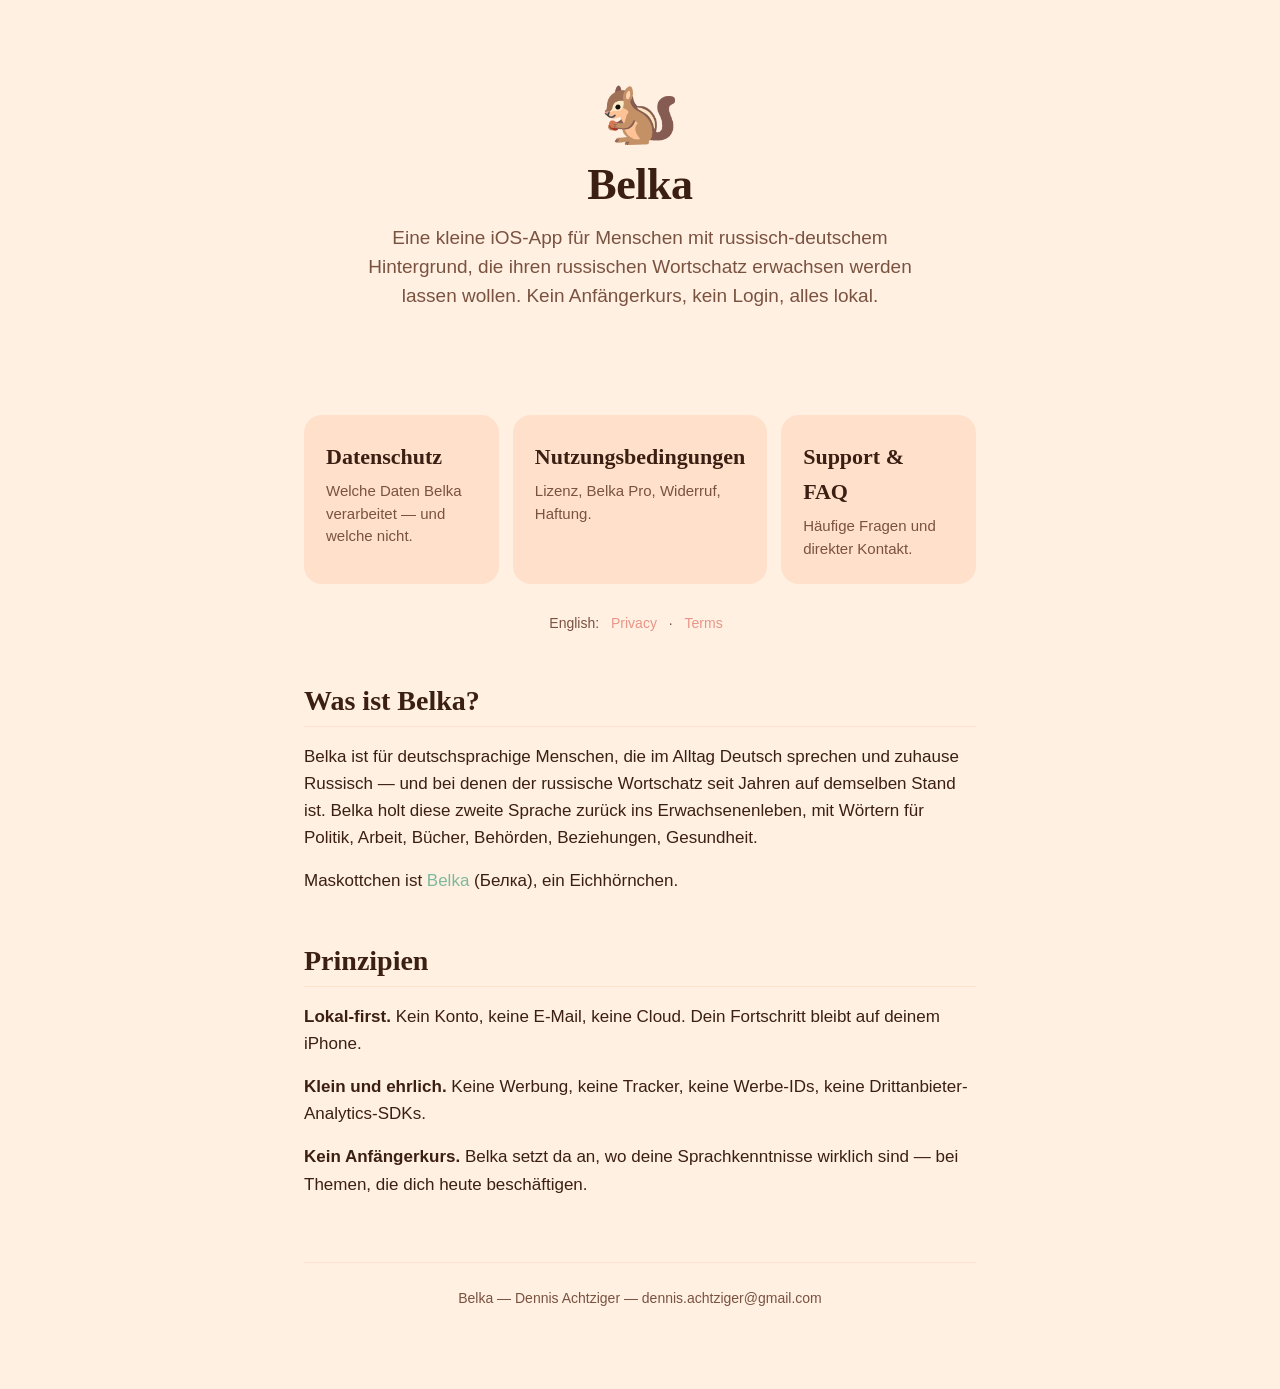
==== index.html @ 640e489d "Initial: Belka legal pages (privacy, terms, support)" ====
<!DOCTYPE html>
<html lang="de">
<head>
<meta charset="utf-8">
<meta name="viewport" content="width=device-width, initial-scale=1">
<title>Belka — Russisch lernen für Russisch-Deutsche</title>
<meta name="description" content="Belka ist eine kleine, fokussierte iOS-App für Menschen mit russisch-deutschem Hintergrund, die ihren russischen Wortschatz erwachsen werden lassen wollen.">
<style>
  :root {
    --bg: #FFF0E2;
    --bg-2: #FFE0CB;
    --ink: #3B1F12;
    --ink-muted: #7A5240;
    --rose: #E89588;
    --mint: #7EB89C;
  }
  * { box-sizing: border-box; }
  html, body { margin: 0; padding: 0; }
  body {
    background: var(--bg);
    color: var(--ink);
    font-family: -apple-system, BlinkMacSystemFont, "Segoe UI", Roboto, "Helvetica Neue", Helvetica, Arial, sans-serif;
    font-size: 17px;
    line-height: 1.6;
    -webkit-font-smoothing: antialiased;
    -moz-osx-font-smoothing: grayscale;
  }
  .container {
    max-width: 720px;
    margin: 0 auto;
    padding: 56px 24px 80px;
  }
  header.hero {
    text-align: center;
    padding: 24px 0 32px;
  }
  .belka-emoji {
    font-size: 64px;
    line-height: 1;
    display: inline-block;
    margin-bottom: 8px;
  }
  h1 {
    font-family: ui-serif, "New York", Georgia, "Iowan Old Style", "Apple Garamond", serif;
    font-weight: 600;
    font-size: 44px;
    line-height: 1.15;
    letter-spacing: -0.01em;
    margin: 8px 0 12px;
    color: var(--ink);
  }
  h2 {
    font-family: ui-serif, "New York", Georgia, "Iowan Old Style", "Apple Garamond", serif;
    font-weight: 600;
    font-size: 28px;
    line-height: 1.25;
    margin: 48px 0 16px;
    padding-bottom: 8px;
    border-bottom: 1px solid var(--bg-2);
  }
  h3 {
    font-weight: 600;
    font-size: 19px;
    margin: 28px 0 8px;
    color: var(--ink);
  }
  p { margin: 0 0 16px; color: var(--ink); }
  .lede {
    font-size: 19px;
    line-height: 1.55;
    color: var(--ink-muted);
    max-width: 560px;
    margin: 0 auto 32px;
  }
  a { color: var(--rose); text-decoration: none; }
  a:hover { text-decoration: underline; }

  .cards {
    display: grid;
    grid-template-columns: 1fr;
    gap: 16px;
    margin: 40px 0 8px;
  }
  @media (min-width: 560px) {
    .cards { grid-template-columns: repeat(3, 1fr); gap: 14px; }
  }
  .card {
    display: block;
    background: var(--bg-2);
    border-radius: 18px;
    padding: 24px 22px;
    color: var(--ink);
    text-decoration: none;
    transition: transform 0.15s ease, background-color 0.15s ease;
  }
  .card:hover {
    background: #ffd5b8;
    transform: translateY(-2px);
    text-decoration: none;
  }
  .card-title {
    font-family: ui-serif, "New York", Georgia, serif;
    font-size: 22px;
    font-weight: 600;
    margin: 0 0 6px;
    color: var(--ink);
  }
  .card-text {
    font-size: 15px;
    color: var(--ink-muted);
    margin: 0;
    line-height: 1.5;
  }

  .languages {
    margin-top: 28px;
    text-align: center;
    color: var(--ink-muted);
    font-size: 14px;
  }
  .languages a { margin: 0 8px; }

  footer {
    margin-top: 64px;
    padding-top: 24px;
    border-top: 1px solid var(--bg-2);
    color: var(--ink-muted);
    font-size: 14px;
    text-align: center;
  }
  footer a { color: var(--ink-muted); }
  .accent { color: var(--mint); }
</style>
</head>
<body>
<div class="container">
  <header class="hero">
    <div class="belka-emoji" aria-hidden="true">🐿️</div>
    <h1>Belka</h1>
    <p class="lede">Eine kleine iOS-App für Menschen mit russisch-deutschem Hintergrund, die ihren russischen Wortschatz erwachsen werden lassen wollen. Kein Anfängerkurs, kein Login, alles lokal.</p>
  </header>

  <nav class="cards" aria-label="Rechtliches und Support">
    <a class="card" href="privacy.html">
      <p class="card-title">Datenschutz</p>
      <p class="card-text">Welche Daten Belka verarbeitet — und welche nicht.</p>
    </a>
    <a class="card" href="terms.html">
      <p class="card-title">Nutzungsbedingungen</p>
      <p class="card-text">Lizenz, Belka Pro, Widerruf, Haftung.</p>
    </a>
    <a class="card" href="support.html">
      <p class="card-title">Support &amp; FAQ</p>
      <p class="card-text">Häufige Fragen und direkter Kontakt.</p>
    </a>
  </nav>

  <p class="languages">
    English: <a href="privacy-en.html">Privacy</a> · <a href="terms-en.html">Terms</a>
  </p>

  <h2>Was ist Belka?</h2>
  <p>Belka ist für deutschsprachige Menschen, die im Alltag Deutsch sprechen und zuhause Russisch — und bei denen der russische Wortschatz seit Jahren auf demselben Stand ist. Belka holt diese zweite Sprache zurück ins Erwachsenenleben, mit Wörtern für Politik, Arbeit, Bücher, Behörden, Beziehungen, Gesundheit.</p>
  <p>Maskottchen ist <span class="accent">Belka</span> (Белка), ein Eichhörnchen.</p>

  <h2>Prinzipien</h2>
  <p><strong>Lokal-first.</strong> Kein Konto, keine E-Mail, keine Cloud. Dein Fortschritt bleibt auf deinem iPhone.</p>
  <p><strong>Klein und ehrlich.</strong> Keine Werbung, keine Tracker, keine Werbe-IDs, keine Drittanbieter-Analytics-SDKs.</p>
  <p><strong>Kein Anfängerkurs.</strong> Belka setzt da an, wo deine Sprachkenntnisse wirklich sind — bei Themen, die dich heute beschäftigen.</p>

  <footer>
    Belka — Dennis Achtziger — <a href="mailto:dennis.achtziger@gmail.com">dennis.achtziger@gmail.com</a>
  </footer>
</div>
</body>
</html>
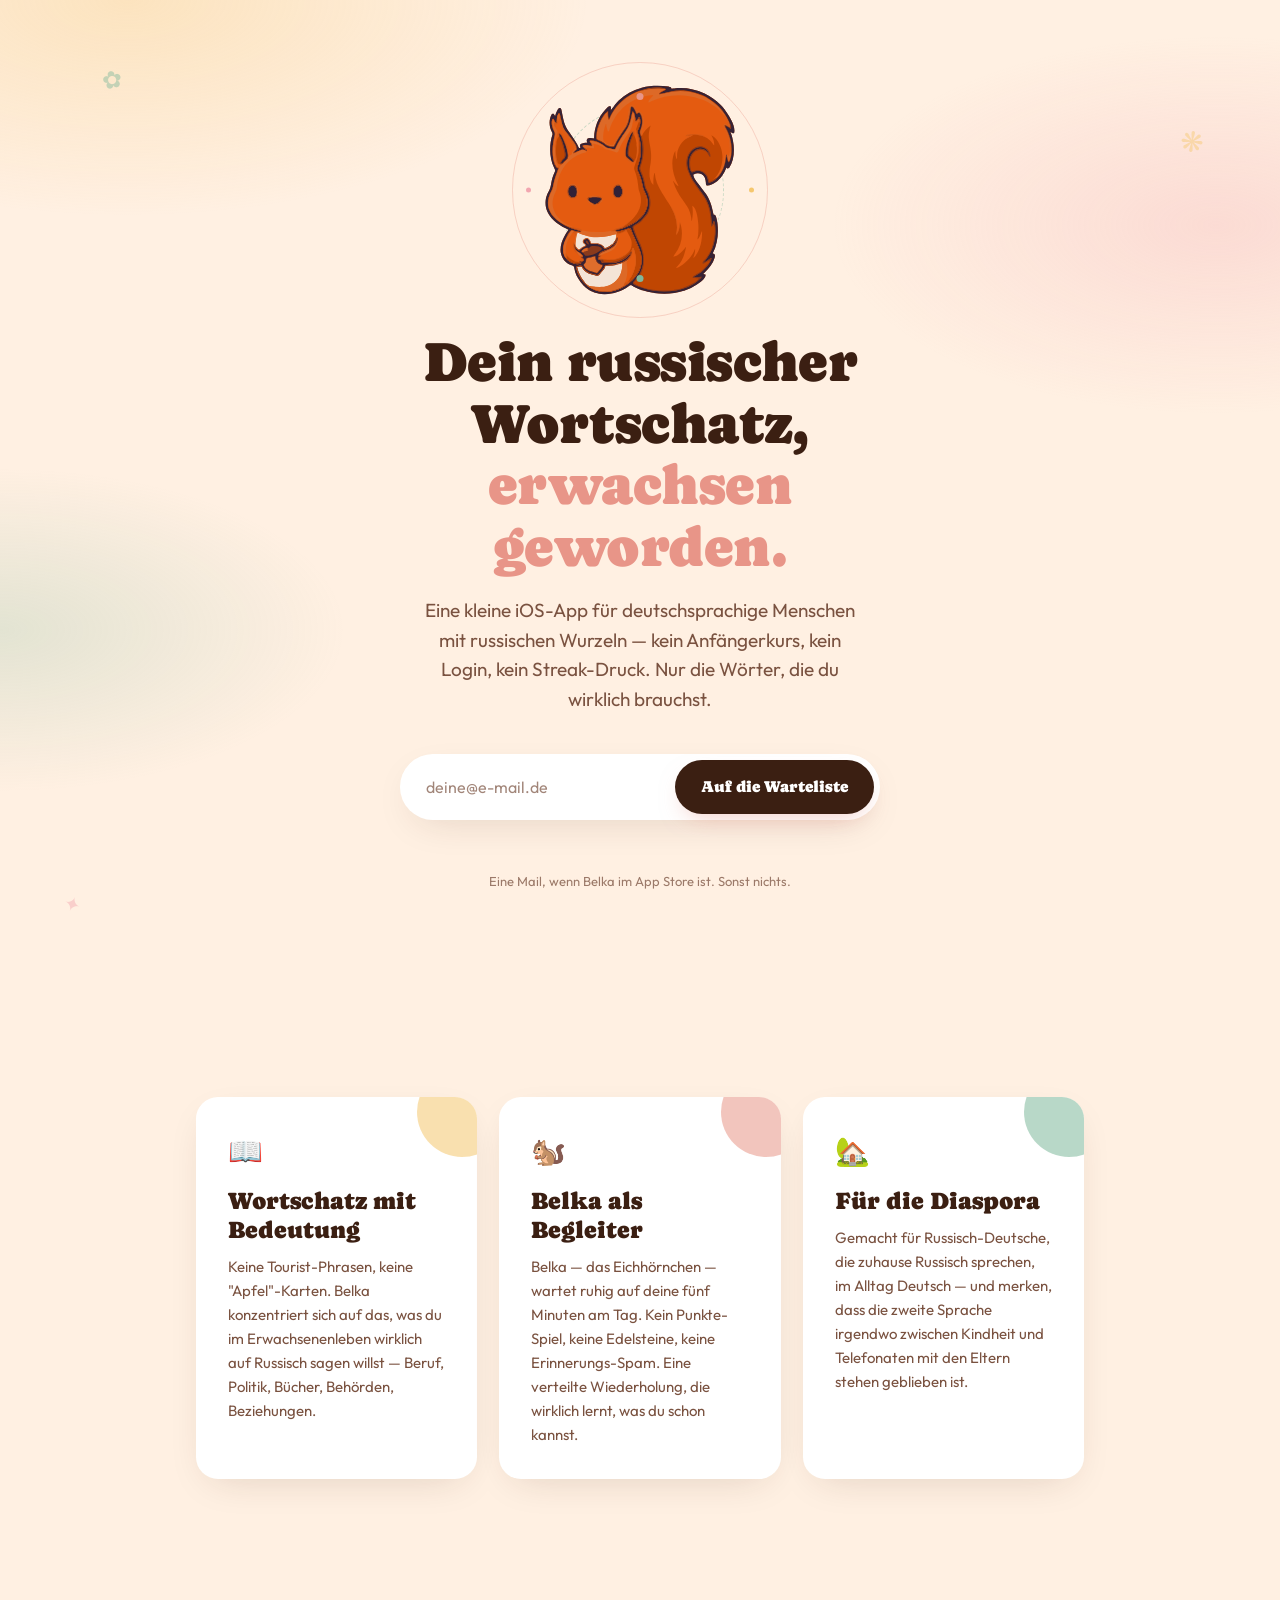
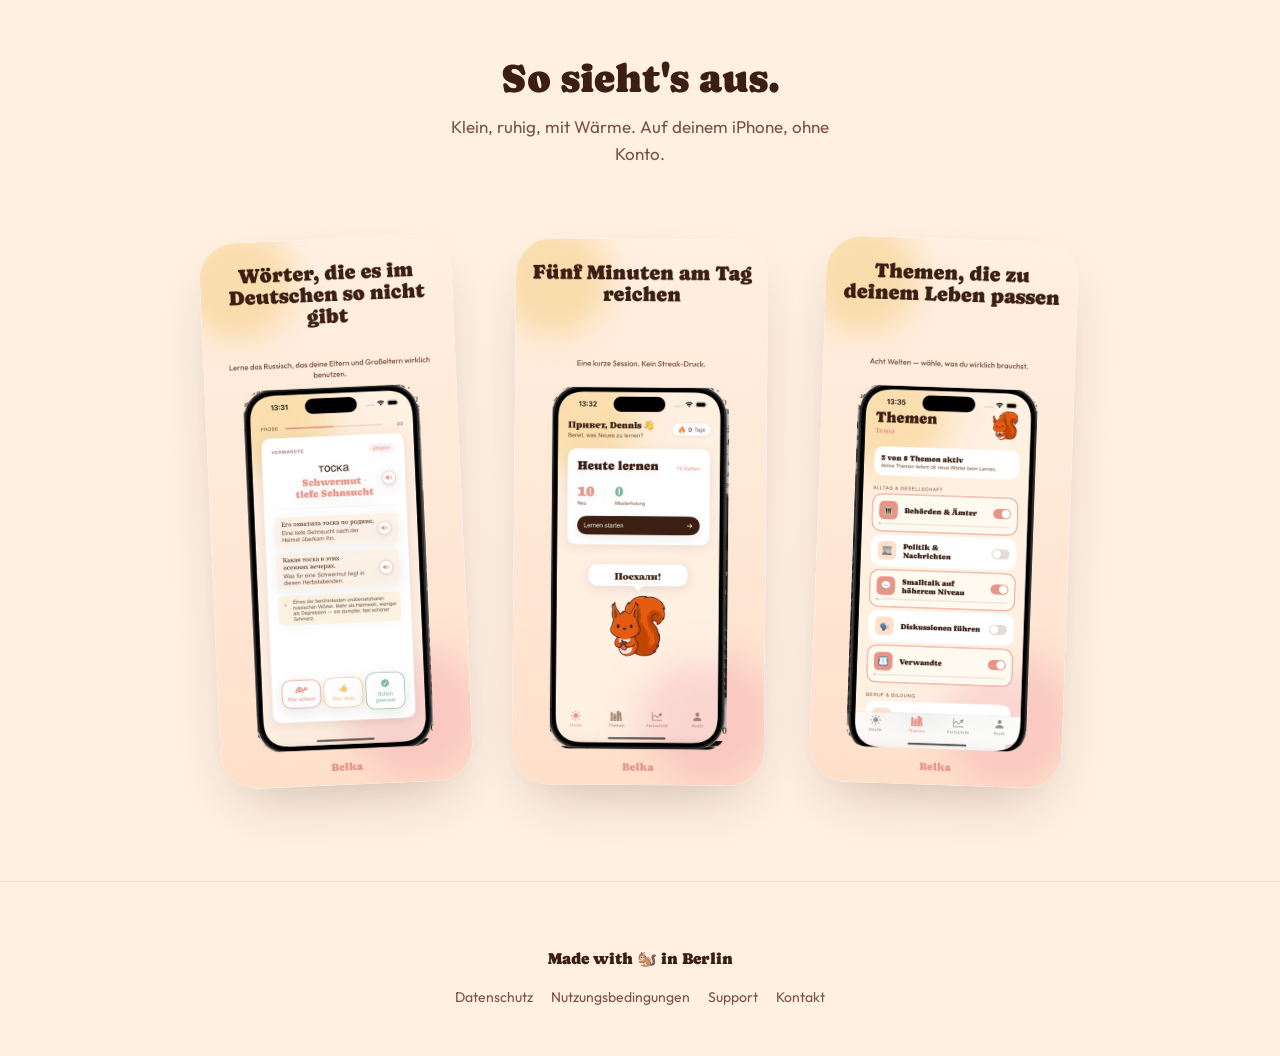
==== commit db652efe: "New landing page with Supabase-backed waitlist signup Replaces the previous legal-only landing page " ====
--- a/index.html
+++ b/index.html
@@ -1,176 +1,138 @@
 <!DOCTYPE html>
 <html lang="de">
 <head>
-<meta charset="utf-8">
-<meta name="viewport" content="width=device-width, initial-scale=1">
-<title>Belka — Russisch lernen für Russisch-Deutsche</title>
-<meta name="description" content="Belka ist eine kleine, fokussierte iOS-App für Menschen mit russisch-deutschem Hintergrund, die ihren russischen Wortschatz erwachsen werden lassen wollen.">
-<style>
-  :root {
-    --bg: #FFF0E2;
-    --bg-2: #FFE0CB;
-    --ink: #3B1F12;
-    --ink-muted: #7A5240;
-    --rose: #E89588;
-    --mint: #7EB89C;
-  }
-  * { box-sizing: border-box; }
-  html, body { margin: 0; padding: 0; }
-  body {
-    background: var(--bg);
-    color: var(--ink);
-    font-family: -apple-system, BlinkMacSystemFont, "Segoe UI", Roboto, "Helvetica Neue", Helvetica, Arial, sans-serif;
-    font-size: 17px;
-    line-height: 1.6;
-    -webkit-font-smoothing: antialiased;
-    -moz-osx-font-smoothing: grayscale;
-  }
-  .container {
-    max-width: 720px;
-    margin: 0 auto;
-    padding: 56px 24px 80px;
-  }
-  header.hero {
-    text-align: center;
-    padding: 24px 0 32px;
-  }
-  .belka-emoji {
-    font-size: 64px;
-    line-height: 1;
-    display: inline-block;
-    margin-bottom: 8px;
-  }
-  h1 {
-    font-family: ui-serif, "New York", Georgia, "Iowan Old Style", "Apple Garamond", serif;
-    font-weight: 600;
-    font-size: 44px;
-    line-height: 1.15;
-    letter-spacing: -0.01em;
-    margin: 8px 0 12px;
-    color: var(--ink);
-  }
-  h2 {
-    font-family: ui-serif, "New York", Georgia, "Iowan Old Style", "Apple Garamond", serif;
-    font-weight: 600;
-    font-size: 28px;
-    line-height: 1.25;
-    margin: 48px 0 16px;
-    padding-bottom: 8px;
-    border-bottom: 1px solid var(--bg-2);
-  }
-  h3 {
-    font-weight: 600;
-    font-size: 19px;
-    margin: 28px 0 8px;
-    color: var(--ink);
-  }
-  p { margin: 0 0 16px; color: var(--ink); }
-  .lede {
-    font-size: 19px;
-    line-height: 1.55;
-    color: var(--ink-muted);
-    max-width: 560px;
-    margin: 0 auto 32px;
-  }
-  a { color: var(--rose); text-decoration: none; }
-  a:hover { text-decoration: underline; }
+  <meta charset="utf-8">
+  <meta name="viewport" content="width=device-width, initial-scale=1, viewport-fit=cover">
+  <meta name="theme-color" content="#FFF0E2">
+  <title>Belka — Russisch-Wortschatz für die deutschsprachige Diaspora</title>
+  <meta name="description" content="Belka ist eine kleine iOS-App für deutschsprachige Menschen mit russischen Wurzeln, die ihren russischen Wortschatz wachsen lassen wollen. Trag dich in die Warteliste ein.">
 
-  .cards {
-    display: grid;
-    grid-template-columns: 1fr;
-    gap: 16px;
-    margin: 40px 0 8px;
-  }
-  @media (min-width: 560px) {
-    .cards { grid-template-columns: repeat(3, 1fr); gap: 14px; }
-  }
-  .card {
-    display: block;
-    background: var(--bg-2);
-    border-radius: 18px;
-    padding: 24px 22px;
-    color: var(--ink);
-    text-decoration: none;
-    transition: transform 0.15s ease, background-color 0.15s ease;
-  }
-  .card:hover {
-    background: #ffd5b8;
-    transform: translateY(-2px);
-    text-decoration: none;
-  }
-  .card-title {
-    font-family: ui-serif, "New York", Georgia, serif;
-    font-size: 22px;
-    font-weight: 600;
-    margin: 0 0 6px;
-    color: var(--ink);
-  }
-  .card-text {
-    font-size: 15px;
-    color: var(--ink-muted);
-    margin: 0;
-    line-height: 1.5;
-  }
+  <!-- Open Graph -->
+  <meta property="og:title" content="Belka — Russisch-Wortschatz für die deutschsprachige Diaspora">
+  <meta property="og:description" content="Eine kleine iOS-App für die russisch-deutsche Community. Komm auf die Warteliste.">
+  <meta property="og:type" content="website">
+  <meta property="og:image" content="assets/belka.svg">
 
-  .languages {
-    margin-top: 28px;
-    text-align: center;
-    color: var(--ink-muted);
-    font-size: 14px;
-  }
-  .languages a { margin: 0 8px; }
+  <!-- Fonts: Caprasimo (display), Outfit (body) -->
+  <link rel="preconnect" href="https://fonts.googleapis.com">
+  <link rel="preconnect" href="https://fonts.gstatic.com" crossorigin>
+  <link href="https://fonts.googleapis.com/css2?family=Caprasimo&family=Outfit:wght@400;500;600&display=swap" rel="stylesheet">
 
-  footer {
-    margin-top: 64px;
-    padding-top: 24px;
-    border-top: 1px solid var(--bg-2);
-    color: var(--ink-muted);
-    font-size: 14px;
-    text-align: center;
-  }
-  footer a { color: var(--ink-muted); }
-  .accent { color: var(--mint); }
-</style>
+  <link rel="icon" type="image/svg+xml" href="assets/belka.svg">
+  <link rel="stylesheet" href="styles.css">
 </head>
 <body>
-<div class="container">
-  <header class="hero">
-    <div class="belka-emoji" aria-hidden="true">🐿️</div>
-    <h1>Belka</h1>
-    <p class="lede">Eine kleine iOS-App für Menschen mit russisch-deutschem Hintergrund, die ihren russischen Wortschatz erwachsen werden lassen wollen. Kein Anfängerkurs, kein Login, alles lokal.</p>
-  </header>
 
-  <nav class="cards" aria-label="Rechtliches und Support">
-    <a class="card" href="privacy.html">
-      <p class="card-title">Datenschutz</p>
-      <p class="card-text">Welche Daten Belka verarbeitet — und welche nicht.</p>
-    </a>
-    <a class="card" href="terms.html">
-      <p class="card-title">Nutzungsbedingungen</p>
-      <p class="card-text">Lizenz, Belka Pro, Widerruf, Haftung.</p>
-    </a>
-    <a class="card" href="support.html">
-      <p class="card-title">Support &amp; FAQ</p>
-      <p class="card-text">Häufige Fragen und direkter Kontakt.</p>
-    </a>
-  </nav>
+  <!-- ─── Hero ─────────────────────────────────────────────────── -->
+  <section class="hero">
+    <span class="folk-glyph g1" aria-hidden="true">✿</span>
+    <span class="folk-glyph g2" aria-hidden="true">❋</span>
+    <span class="folk-glyph g3" aria-hidden="true">✦</span>
 
-  <p class="languages">
-    English: <a href="privacy-en.html">Privacy</a> · <a href="terms-en.html">Terms</a>
-  </p>
+    <div class="container">
+      <div class="belka-stage">
+        <span class="dot d1" aria-hidden="true"></span>
+        <span class="dot d2" aria-hidden="true"></span>
+        <span class="dot d3" aria-hidden="true"></span>
+        <span class="dot d4" aria-hidden="true"></span>
+        <img src="assets/belka.svg" alt="Belka, das Eichhörnchen-Maskottchen">
+      </div>
 
-  <h2>Was ist Belka?</h2>
-  <p>Belka ist für deutschsprachige Menschen, die im Alltag Deutsch sprechen und zuhause Russisch — und bei denen der russische Wortschatz seit Jahren auf demselben Stand ist. Belka holt diese zweite Sprache zurück ins Erwachsenenleben, mit Wörtern für Politik, Arbeit, Bücher, Behörden, Beziehungen, Gesundheit.</p>
-  <p>Maskottchen ist <span class="accent">Belka</span> (Белка), ein Eichhörnchen.</p>
+      <h1 class="headline">
+        Dein russischer Wortschatz, <span class="accent">erwachsen geworden.</span>
+      </h1>
+      <p class="subline">
+        Eine kleine iOS-App für deutschsprachige Menschen mit russischen Wurzeln —
+        kein Anfängerkurs, kein Login, kein Streak-Druck. Nur die Wörter, die du
+        wirklich brauchst.
+      </p>
 
-  <h2>Prinzipien</h2>
-  <p><strong>Lokal-first.</strong> Kein Konto, keine E-Mail, keine Cloud. Dein Fortschritt bleibt auf deinem iPhone.</p>
-  <p><strong>Klein und ehrlich.</strong> Keine Werbung, keine Tracker, keine Werbe-IDs, keine Drittanbieter-Analytics-SDKs.</p>
-  <p><strong>Kein Anfängerkurs.</strong> Belka setzt da an, wo deine Sprachkenntnisse wirklich sind — bei Themen, die dich heute beschäftigen.</p>
+      <div class="waitlist">
+        <form id="waitlist-form" class="waitlist-form" novalidate>
+          <input
+            type="email"
+            id="waitlist-email"
+            name="email"
+            placeholder="deine@e-mail.de"
+            autocomplete="email"
+            required
+            aria-label="E-Mail-Adresse für Warteliste">
+          <button type="submit" id="waitlist-submit">
+            Auf die Warteliste
+          </button>
+        </form>
+        <p id="waitlist-status" class="waitlist-status" role="status" aria-live="polite"></p>
+        <p class="waitlist-hint">Eine Mail, wenn Belka im App Store ist. Sonst nichts.</p>
+      </div>
+    </div>
+  </section>
 
+  <!-- ─── Pillars (3 cards) ────────────────────────────────────── -->
+  <section class="pillars">
+    <div class="container">
+      <div class="pillars-grid">
+        <article class="pillar">
+          <div class="icon" aria-hidden="true">📖</div>
+          <h3>Wortschatz mit Bedeutung</h3>
+          <p>
+            Keine Tourist-Phrasen, keine "Apfel"-Karten. Belka konzentriert sich auf
+            das, was du im Erwachsenenleben wirklich auf Russisch sagen willst —
+            Beruf, Politik, Bücher, Behörden, Beziehungen.
+          </p>
+        </article>
+
+        <article class="pillar">
+          <div class="icon" aria-hidden="true">🐿️</div>
+          <h3>Belka als Begleiter</h3>
+          <p>
+            Belka — das Eichhörnchen — wartet ruhig auf deine fünf Minuten am Tag.
+            Kein Punkte-Spiel, keine Edelsteine, keine Erinnerungs-Spam. Eine
+            verteilte Wiederholung, die wirklich lernt, was du schon kannst.
+          </p>
+        </article>
+
+        <article class="pillar">
+          <div class="icon" aria-hidden="true">🏡</div>
+          <h3>Für die Diaspora</h3>
+          <p>
+            Gemacht für Russisch-Deutsche, die zuhause Russisch sprechen, im Alltag
+            Deutsch — und merken, dass die zweite Sprache irgendwo zwischen
+            Kindheit und Telefonaten mit den Eltern stehen geblieben ist.
+          </p>
+        </article>
+      </div>
+    </div>
+  </section>
+
+  <!-- ─── Screenshots ──────────────────────────────────────────── -->
+  <section class="shots">
+    <div class="container">
+      <div class="shots-head">
+        <h2>So sieht's aus.</h2>
+        <p>Klein, ruhig, mit Wärme. Auf deinem iPhone, ohne Konto.</p>
+      </div>
+      <div class="shots-grid">
+        <div class="shot"><img src="assets/screenshots/02-vocab.png" alt="Belka Vokabel-Karte" loading="lazy"></div>
+        <div class="shot"><img src="assets/screenshots/04-today.png" alt="Belka Tagessession" loading="lazy"></div>
+        <div class="shot"><img src="assets/screenshots/05-topics.png" alt="Belka Themen-Auswahl" loading="lazy"></div>
+      </div>
+    </div>
+  </section>
+
+  <!-- ─── Footer ──────────────────────────────────────────────── -->
   <footer>
-    Belka — Dennis Achtziger — <a href="mailto:dennis.achtziger@gmail.com">dennis.achtziger@gmail.com</a>
+    <div class="container">
+      <div class="made">Made with 🐿️ in Berlin</div>
+      <nav class="links" aria-label="Rechtliches">
+        <a href="privacy.html">Datenschutz</a>
+        <a href="terms.html">Nutzungsbedingungen</a>
+        <a href="support.html">Support</a>
+        <a href="mailto:dennis.achtziger@gmail.com">Kontakt</a>
+      </nav>
+    </div>
   </footer>
-</div>
+
+  <script src="config.js"></script>
+  <script src="main.js"></script>
 </body>
 </html>
--- a/styles.css
+++ b/styles.css
@@ -0,0 +1,359 @@
+/* ─── Soft Folk Palette ─────────────────────────────────────────── */
+:root {
+  --bg: #FFF0E2;
+  --bg-2: #FFE0CB;
+  --ink: #3B1F12;
+  --ink-muted: #7A5240;
+  --rose: #E89588;
+  --mint: #7EB89C;
+  --sun: #F5C76E;
+  --pink: #F2A6B0;
+  --white: #ffffff;
+
+  --radius-card: 22px;
+  --radius-pill: 999px;
+  --shadow-soft: 0 12px 40px -16px rgba(59, 31, 18, 0.18);
+  --shadow-cta:  0 10px 24px -10px rgba(232, 149, 136, 0.55);
+}
+
+/* ─── Reset ─────────────────────────────────────────────────────── */
+*, *::before, *::after { box-sizing: border-box; }
+html, body { margin: 0; padding: 0; }
+img, svg { display: block; max-width: 100%; }
+button { font: inherit; cursor: pointer; }
+
+/* ─── Base ──────────────────────────────────────────────────────── */
+body {
+  background: var(--bg);
+  color: var(--ink);
+  font-family: 'Outfit', -apple-system, BlinkMacSystemFont, 'Segoe UI', sans-serif;
+  font-size: clamp(15px, 1.05vw + 13px, 17px);
+  line-height: 1.6;
+  -webkit-font-smoothing: antialiased;
+  -moz-osx-font-smoothing: grayscale;
+  overflow-x: hidden;
+}
+
+a { color: var(--rose); text-decoration: none; }
+a:hover { text-decoration: underline; }
+
+/* Subtle folk-pattern background — radial pastel washes */
+body::before {
+  content: "";
+  position: fixed;
+  inset: 0;
+  z-index: -1;
+  background:
+    radial-gradient(ellipse 60% 40% at 10% 0%, rgba(245, 199, 110, 0.30), transparent 60%),
+    radial-gradient(ellipse 50% 35% at 95% 25%, rgba(242, 166, 176, 0.28), transparent 60%),
+    radial-gradient(ellipse 45% 30% at 0% 70%, rgba(126, 184, 156, 0.22), transparent 60%);
+  pointer-events: none;
+}
+
+/* ─── Layout ────────────────────────────────────────────────────── */
+.container {
+  max-width: 960px;
+  margin: 0 auto;
+  padding: 0 clamp(20px, 5vw, 36px);
+}
+
+/* ─── Hero ──────────────────────────────────────────────────────── */
+.hero {
+  padding: clamp(40px, 8vw, 80px) 0 clamp(48px, 9vw, 96px);
+  text-align: center;
+  position: relative;
+}
+
+.belka-stage {
+  width: clamp(160px, 30vw, 220px);
+  height: clamp(160px, 30vw, 220px);
+  margin: 0 auto clamp(20px, 4vw, 32px);
+  position: relative;
+}
+.belka-stage::before,
+.belka-stage::after {
+  content: "";
+  position: absolute;
+  border-radius: 50%;
+  pointer-events: none;
+}
+.belka-stage::before {
+  inset: -8%;
+  border: 1px solid rgba(232, 149, 136, 0.35);
+}
+.belka-stage::after {
+  inset: 12%;
+  border: 1px dashed rgba(126, 184, 156, 0.40);
+}
+.belka-stage img {
+  width: 100%;
+  height: 100%;
+  object-fit: contain;
+  position: relative;
+  z-index: 1;
+}
+
+/* Folk dots around belka */
+.belka-stage .dot {
+  position: absolute;
+  width: 7px;
+  height: 7px;
+  border-radius: 50%;
+  z-index: 2;
+}
+.belka-stage .dot.d1 { top: 6%;  left: 50%; background: var(--rose);  transform: translateX(-50%); }
+.belka-stage .dot.d2 { top: 50%; right: -2%; background: var(--sun); transform: translateY(-50%); width: 5px; height: 5px; }
+.belka-stage .dot.d3 { bottom: 8%; left: 50%; background: var(--mint); transform: translateX(-50%); }
+.belka-stage .dot.d4 { top: 50%; left: -2%;  background: var(--pink); transform: translateY(-50%); width: 5px; height: 5px; }
+
+h1.headline {
+  font-family: 'Caprasimo', ui-serif, Georgia, serif;
+  font-weight: 400;
+  font-size: clamp(34px, 6vw, 56px);
+  line-height: 1.1;
+  letter-spacing: -0.01em;
+  margin: 0 auto clamp(14px, 2vw, 18px);
+  max-width: 14ch;
+  color: var(--ink);
+}
+h1.headline .accent { color: var(--rose); }
+
+.subline {
+  font-size: clamp(16px, 1.6vw, 19px);
+  line-height: 1.55;
+  color: var(--ink-muted);
+  max-width: 38ch;
+  margin: 0 auto clamp(28px, 4vw, 40px);
+}
+
+/* ─── Waitlist form ─────────────────────────────────────────────── */
+.waitlist {
+  max-width: 480px;
+  margin: 0 auto;
+}
+
+.waitlist-form {
+  display: flex;
+  flex-direction: column;
+  gap: 10px;
+  padding: 8px;
+  background: var(--white);
+  border-radius: var(--radius-pill);
+  box-shadow: var(--shadow-soft);
+}
+@media (min-width: 520px) {
+  .waitlist-form {
+    flex-direction: row;
+    padding: 6px;
+  }
+}
+
+.waitlist-form input[type="email"] {
+  flex: 1;
+  min-width: 0;
+  border: none;
+  outline: none;
+  background: transparent;
+  font-family: inherit;
+  font-size: 16px; /* min 16px to prevent iOS zoom */
+  padding: 14px 20px;
+  color: var(--ink);
+  border-radius: var(--radius-pill);
+}
+.waitlist-form input[type="email"]::placeholder {
+  color: var(--ink-muted);
+  opacity: 0.7;
+}
+
+.waitlist-form button {
+  border: none;
+  background: var(--ink);
+  color: var(--white);
+  font-family: 'Caprasimo', ui-serif, Georgia, serif;
+  font-size: 16px;
+  font-weight: 400;
+  padding: 14px 26px;
+  border-radius: var(--radius-pill);
+  min-height: 48px;
+  transition: transform 0.15s ease, background-color 0.15s ease, box-shadow 0.15s ease;
+  box-shadow: var(--shadow-cta);
+}
+.waitlist-form button:hover:not(:disabled) {
+  background: var(--rose);
+  transform: translateY(-1px);
+}
+.waitlist-form button:active:not(:disabled) {
+  transform: translateY(0);
+}
+.waitlist-form button:disabled {
+  opacity: 0.6;
+  cursor: progress;
+}
+
+.waitlist-status {
+  margin-top: 14px;
+  font-size: 15px;
+  color: var(--ink-muted);
+  min-height: 22px;
+  text-align: center;
+}
+.waitlist-status.error  { color: #B6442B; }
+.waitlist-status.success {
+  color: var(--ink);
+  font-family: 'Caprasimo', ui-serif, Georgia, serif;
+  font-size: 18px;
+}
+
+.waitlist-hint {
+  margin-top: 10px;
+  font-size: 13px;
+  color: var(--ink-muted);
+  text-align: center;
+  opacity: 0.75;
+}
+
+/* ─── Pillars (3 cards) ─────────────────────────────────────────── */
+.pillars {
+  padding: clamp(48px, 8vw, 96px) 0;
+}
+.pillars-grid {
+  display: grid;
+  grid-template-columns: 1fr;
+  gap: 18px;
+}
+@media (min-width: 720px) {
+  .pillars-grid { grid-template-columns: repeat(3, 1fr); gap: 22px; }
+}
+.pillar {
+  background: var(--white);
+  border-radius: var(--radius-card);
+  padding: clamp(24px, 3vw, 32px);
+  box-shadow: var(--shadow-soft);
+  position: relative;
+  overflow: hidden;
+}
+.pillar::before {
+  content: "";
+  position: absolute;
+  top: -30px;
+  right: -30px;
+  width: 90px;
+  height: 90px;
+  border-radius: 50%;
+  opacity: 0.55;
+}
+.pillar:nth-child(1)::before { background: var(--sun); }
+.pillar:nth-child(2)::before { background: var(--rose); }
+.pillar:nth-child(3)::before { background: var(--mint); }
+
+.pillar .icon {
+  font-size: 28px;
+  margin-bottom: 14px;
+  position: relative;
+  z-index: 1;
+}
+.pillar h3 {
+  font-family: 'Caprasimo', ui-serif, Georgia, serif;
+  font-weight: 400;
+  font-size: clamp(20px, 2.2vw, 24px);
+  line-height: 1.2;
+  margin: 0 0 10px;
+  color: var(--ink);
+  position: relative;
+}
+.pillar p {
+  margin: 0;
+  font-size: 15px;
+  line-height: 1.6;
+  color: var(--ink-muted);
+  position: relative;
+}
+
+/* ─── Screenshots ───────────────────────────────────────────────── */
+.shots {
+  padding: clamp(40px, 7vw, 80px) 0 clamp(48px, 8vw, 96px);
+}
+.shots-head {
+  text-align: center;
+  margin-bottom: clamp(32px, 5vw, 48px);
+}
+.shots-head h2 {
+  font-family: 'Caprasimo', ui-serif, Georgia, serif;
+  font-weight: 400;
+  font-size: clamp(28px, 4vw, 40px);
+  line-height: 1.15;
+  margin: 0 0 12px;
+}
+.shots-head p {
+  color: var(--ink-muted);
+  margin: 0 auto;
+  max-width: 38ch;
+}
+.shots-grid {
+  display: grid;
+  grid-template-columns: 1fr;
+  gap: 28px;
+  align-items: end;
+  justify-items: center;
+}
+@media (min-width: 720px) {
+  .shots-grid { grid-template-columns: repeat(3, 1fr); gap: 24px; }
+}
+.shot {
+  width: min(280px, 90%);
+  border-radius: 36px;
+  overflow: hidden;
+  box-shadow: 0 24px 60px -24px rgba(59, 31, 18, 0.30);
+  background: var(--white);
+  transform: rotate(0deg);
+  transition: transform 0.3s ease;
+}
+.shot img { width: 100%; height: auto; display: block; }
+
+@media (min-width: 720px) {
+  .shot:nth-child(1) { transform: rotate(-2.5deg); margin-top: 24px; }
+  .shot:nth-child(2) { transform: rotate(0.5deg); }
+  .shot:nth-child(3) { transform: rotate(2deg); margin-top: 24px; }
+  .shot:hover { transform: rotate(0deg) scale(1.02); }
+}
+
+/* ─── Footer ────────────────────────────────────────────────────── */
+footer {
+  padding: clamp(36px, 6vw, 64px) 0 clamp(28px, 4vw, 48px);
+  text-align: center;
+  font-size: 14px;
+  color: var(--ink-muted);
+  border-top: 1px solid rgba(59, 31, 18, 0.08);
+}
+footer .made {
+  font-family: 'Caprasimo', ui-serif, Georgia, serif;
+  font-size: 16px;
+  margin-bottom: 14px;
+  color: var(--ink);
+}
+footer .links {
+  display: flex;
+  justify-content: center;
+  gap: 18px;
+  flex-wrap: wrap;
+}
+footer .links a { color: var(--ink-muted); }
+
+/* ─── Folk decoration glyphs ────────────────────────────────────── */
+.folk-glyph {
+  position: absolute;
+  font-size: 24px;
+  color: var(--rose);
+  opacity: 0.45;
+  pointer-events: none;
+  user-select: none;
+}
+.folk-glyph.g1 { top: 6%;  left: 8%;  color: var(--mint); transform: rotate(-12deg); }
+.folk-glyph.g2 { top: 12%; right: 6%; color: var(--sun);  transform: rotate(8deg); font-size: 28px; }
+.folk-glyph.g3 { bottom: 8%; left: 5%;  color: var(--pink); transform: rotate(20deg); font-size: 20px; }
+
+/* ─── Reduced motion ────────────────────────────────────────────── */
+@media (prefers-reduced-motion: reduce) {
+  * { transition: none !important; animation: none !important; }
+  .shot { transform: rotate(0deg) !important; margin-top: 0 !important; }
+}
